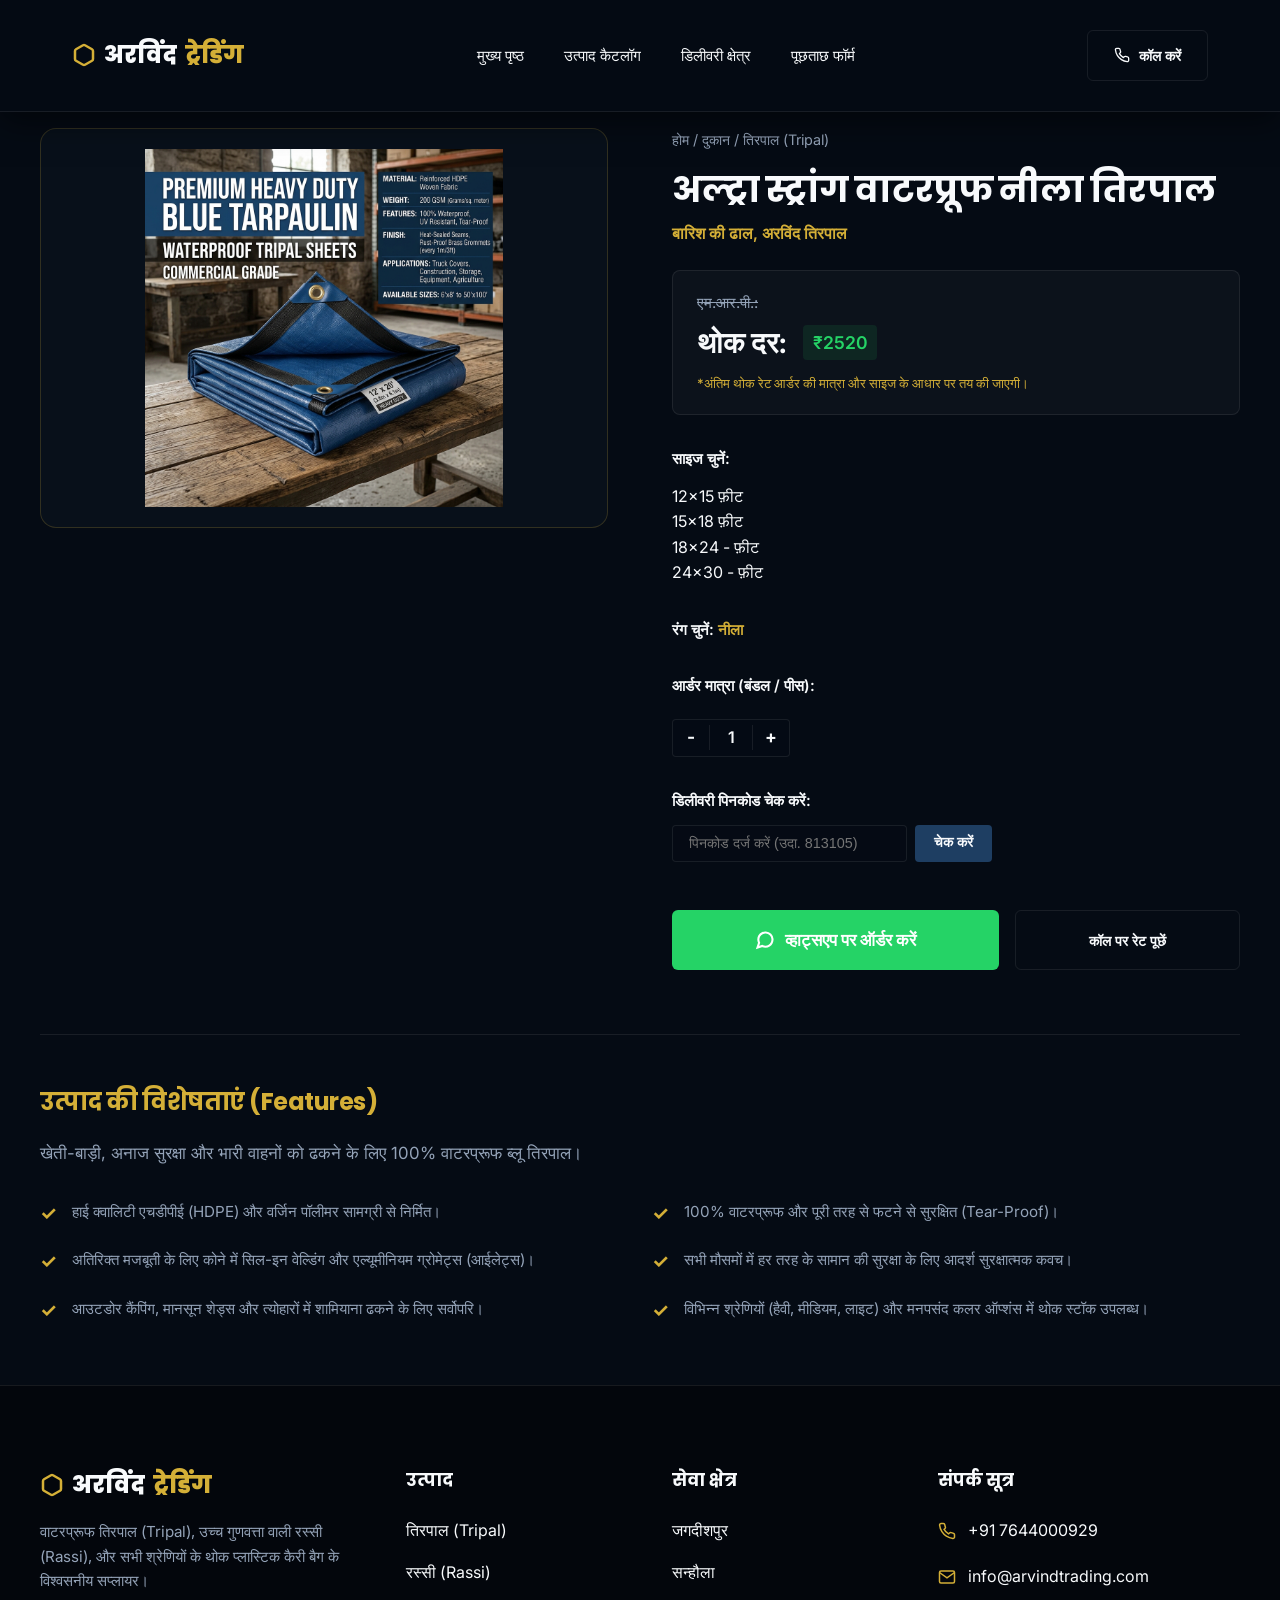
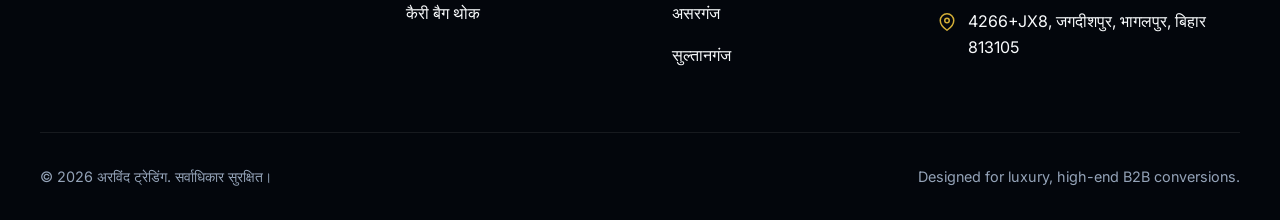
==== product-detail.html @ 0c7ebf4c "build e commmerce for arvind traders" ====
<!DOCTYPE html>
<html lang="hi">
<head>
    <meta charset="UTF-8">
    <meta name="viewport" content="width=device-width, initial-scale=1.0">
    <title>थोक तिरपाल (Tripal) और रस्सी (Rassi) उत्पाद विवरण | अरविंद ट्रेडिंग</title>
    <meta name="description" content="अरविंद ट्रेडिंग उत्पाद विवरण - आकार, रंग, मोटाई और थोक आवश्यकता चुनें। भागलपुर, जगदीशपुर, अमरपुर, रजौन, सन्हौला, असरगंज, सुल्तानगंज में डिलीवरी के लिए व्हाट्सएप कोटेशन प्राप्त करें।">
    <link rel="stylesheet" href="style.css">
    <style>
        .detail-section {
            padding: 8rem 2rem 4rem;
        }
        .detail-grid {
            display: grid;
            grid-template-columns: 1fr 1fr;
            gap: 4rem;
            align-items: start;
            margin-bottom: 4rem;
        }
        .detail-image-panel {
            position: sticky;
            top: 100px;
        }
        .detail-image-large {
            width: 100%;
            height: 400px;
            border-radius: 16px;
            border: 1px solid var(--border-gold-glass);
            background: #08101a;
            overflow: hidden;
            display: flex;
            align-items: center;
            justify-content: center;
            padding: 20px;
            margin-bottom: 1.5rem;
            position: relative;
        }
        .detail-image-large img {
            max-width: 100%;
            max-height: 100%;
            object-fit: contain;
            transition: var(--transition-smooth);
        }
        .detail-breadcrumbs {
            font-size: 0.9rem;
            color: var(--text-muted);
            margin-bottom: 1rem;
        }
        .detail-breadcrumbs a:hover {
            color: var(--color-gold);
        }
        .detail-title {
            font-size: 2.2rem;
            margin-bottom: 0.5rem;
            color: var(--text-light);
            line-height: 1.3;
        }
        .detail-subtitle {
            font-size: 1rem;
            color: var(--color-gold);
            font-weight: 600;
            margin-bottom: 1.5rem;
        }
        /* Price box style */
        .price-box {
            background: rgba(255, 255, 255, 0.03);
            border: 1px solid var(--border-glass);
            border-radius: 8px;
            padding: 1.25rem 1.5rem;
            margin-bottom: 2rem;
        }
        .mrp-row {
            font-size: 0.95rem;
            color: var(--text-muted);
            text-decoration: line-through;
            margin-bottom: 0.25rem;
        }
        .offer-row {
            font-size: 1.8rem;
            font-weight: 700;
            color: var(--text-light);
            display: flex;
            align-items: center;
            gap: 1rem;
        }
        .offer-row span {
            color: #25D366;
            font-size: 1.1rem;
            font-weight: 600;
            background: rgba(37, 211, 102, 0.1);
            padding: 0.2rem 0.6rem;
            border-radius: 4px;
        }
        .price-disclaimer {
            font-size: 0.8rem;
            color: var(--color-gold);
            margin-top: 0.5rem;
            font-weight: 500;
        }
        /* Section options block */
        .detail-option {
            margin-bottom: 2rem;
        }
        .detail-option-title {
            font-size: 0.95rem;
            font-weight: 600;
            margin-bottom: 0.75rem;
            color: var(--text-light);
        }
        .pincode-checker {
            display: flex;
            gap: 0.5rem;
            margin-top: 0.5rem;
            max-width: 320px;
        }
        .pincode-input {
            flex: 1;
            padding: 0.6rem 1rem;
            background: rgba(5, 11, 20, 0.6);
            border: 1px solid var(--border-glass);
            border-radius: 4px;
            color: var(--text-light);
            font-size: 0.9rem;
        }
        .pincode-input:focus {
            outline: none;
            border-color: var(--color-gold);
        }
        .pincode-btn {
            padding: 0.6rem 1.2rem;
            background: var(--bg-slate);
            color: var(--text-light);
            border-radius: 4px;
            border: none;
            cursor: pointer;
            font-weight: 600;
            font-size: 0.85rem;
            transition: var(--transition-smooth);
        }
        .pincode-btn:hover {
            background: var(--color-gold);
            color: #050B14;
        }
        .pincode-status {
            font-size: 0.85rem;
            margin-top: 0.5rem;
            font-weight: 600;
        }
        /* Quantity selector */
        .qty-selector {
            display: inline-flex;
            align-items: center;
            border: 1px solid var(--border-glass);
            border-radius: 4px;
            background: rgba(5, 11, 20, 0.5);
            margin-top: 0.5rem;
        }
        .qty-btn {
            width: 36px;
            height: 36px;
            display: flex;
            align-items: center;
            justify-content: center;
            cursor: pointer;
            user-select: none;
            font-weight: bold;
            font-size: 1.1rem;
        }
        .qty-btn:hover {
            color: var(--color-gold);
        }
        .qty-val {
            width: 44px;
            text-align: center;
            font-weight: 600;
            border-left: 1px solid var(--border-glass);
            border-right: 1px solid var(--border-glass);
        }
        /* Detail Info Tabs */
        .info-tabs-container {
            border-top: 1px solid var(--border-glass);
            padding-top: 3rem;
        }
        .features-list {
            display: grid;
            grid-template-columns: 1fr 1fr;
            gap: 1.5rem;
            list-style: none;
            margin-top: 1.5rem;
        }
        .features-list li {
            position: relative;
            padding-left: 2rem;
            font-size: 0.95rem;
            color: var(--text-muted);
        }
        .features-list li::before {
            content: '✓';
            position: absolute;
            left: 0;
            top: -2px;
            color: var(--color-gold);
            font-weight: bold;
            font-size: 1.2rem;
        }
        @media (max-width: 900px) {
            .detail-grid {
                grid-template-columns: 1fr;
                gap: 2.5rem;
            }
            .detail-image-panel {
                position: relative;
                top: 0;
            }
            .features-list {
                grid-template-columns: 1fr;
            }
        }
    </style>
</head>
<body>

    <!-- Header & Navigation -->
    <header id="header" class="scrolled">
        <div class="nav-container">
            <a href="index.html" class="logo" id="logo-link">
                <svg width="24" height="24" viewBox="0 0 24 24" fill="none" stroke="currentColor" stroke-width="2.5" stroke-linecap="round" stroke-linejoin="round" style="color: var(--color-gold);"><path d="M21 16V8a2 2 0 0 0-1-1.73l-7-4a2 2 0 0 0-2 0l-7 4A2 2 0 0 0 3 8v8a2 2 0 0 0 1 1.73l7 4a2 2 0 0 0 2 0l7-4A2 2 0 0 0 21 16z"/></svg>
                अरविंद<span>ट्रेडिंग</span>
            </a>
            
            <nav>
                <ul class="nav-links" id="nav-links">
                    <li><a href="index.html">मुख्य पृष्ठ</a></li>
                    <li><a href="products.html">उत्पाद कैटलॉग</a></li>
                    <li><a href="index.html#coverage">डिलीवरी क्षेत्र</a></li>
                    <li><a href="index.html#quote">पूछताछ फॉर्म</a></li>
                </ul>
            </nav>

            <div class="cta-group-nav">
                <a href="tel:+917644000929" class="btn btn-secondary" id="nav-call-btn">
                    <svg width="16" height="16" viewBox="0 0 24 24" fill="none" stroke="currentColor" stroke-width="2" stroke-linecap="round" stroke-linejoin="round"><path d="M22 16.92v3a2 2 0 0 1-2.18 2 19.79 19.79 0 0 1-8.63-3.07 19.5 19.5 0 0 1-6-6 19.79 19.79 0 0 1-3.07-8.67A2 2 0 0 1 4.11 2h3a2 2 0 0 1 2 1.72 12.84 12.84 0 0 0 .7 2.81 2 2 0 0 1-.45 2.11L8.09 9.91a16 16 0 0 0 6 6l1.27-1.27a2 2 0 0 1 2.11-.45 12.84 12.84 0 0 0 2.81.7A2 2 0 0 1 22 16.92z"/></svg>
                    कॉल करें
                </a>
            </div>

            <button class="menu-toggle" id="menu-toggle" aria-label="Toggle Navigation">
                <span></span>
                <span></span>
                <span></span>
            </button>
        </div>
    </header>

    <!-- Product Detail Section -->
    <section class="detail-section">
        <div class="section-container">
            <div class="detail-grid">
                <!-- Left Panel: Product Image -->
                <div class="detail-image-panel">
                    <div class="detail-image-large">
                        <img id="detail-main-img" src="tarpaulin_tripal.png" alt="उत्पाद इमेज">
                    </div>
                </div>

                <!-- Right Panel: Info and Selectors -->
                <div class="detail-info-panel">
                    <div class="detail-breadcrumbs">
                        <a href="index.html">होम</a> / <a href="products.html">दुकान</a> / <span id="bread-category">HDPE तिरपाल</span>
                    </div>

                    <h1 class="detail-title" id="detail-title">लोडिंग...</h1>
                    <div class="detail-subtitle" id="detail-subtitle">बारिश की ढाल, अरविंद तिरपाल</div>

                    <!-- Price Block -->
                    <div class="price-box">
                        <div class="mrp-row">एम.आर.पी.: <span id="detail-mrp">₹2,520</span></div>
                        <div class="offer-row">
                            थोक दर: <span id="detail-price">₹2,268</span>
                            <span id="detail-discount">10% छूट</span>
                        </div>
                        <div class="price-disclaimer">*अंतिम थोक रेट आर्डर की मात्रा और साइज के आधार पर तय की जाएगी।</div>
                    </div>

                    <!-- Size Selector -->
                    <div class="detail-option">
                        <div class="detail-option-title">साइज चुनें:</div>
                        <div class="selector-row" id="detail-sizes-row">
                            <!-- Populated dynamically -->
                        </div>
                    </div>

                    <!-- Color Selector -->
                    <div class="detail-option">
                        <div class="detail-option-title">रंग चुनें: <span id="detail-color-label" style="color: var(--color-gold);">नीला</span></div>
                        <div class="selector-row" id="detail-colors-row">
                            <!-- Populated dynamically -->
                        </div>
                    </div>

                    <!-- Quantity Selector -->
                    <div class="detail-option">
                        <div class="detail-option-title">आर्डर मात्रा (बंडल / पीस):</div>
                        <div class="qty-selector">
                            <div class="qty-btn" id="qty-minus">-</div>
                            <div class="qty-val" id="qty-value">1</div>
                            <div class="qty-btn" id="qty-plus">+</div>
                        </div>
                    </div>

                    <!-- Pincode Checker -->
                    <div class="detail-option">
                        <div class="detail-option-title">डिलीवरी पिनकोड चेक करें:</div>
                        <div class="pincode-checker">
                            <input type="text" id="pincode-input" class="pincode-input" placeholder="पिनकोड दर्ज करें (उदा. 813105)">
                            <button id="pincode-check-btn" class="pincode-btn">चेक करें</button>
                        </div>
                        <div class="pincode-status" id="pincode-status-text"></div>
                    </div>

                    <!-- Action Buttons -->
                    <div style="display: flex; gap: 1rem; flex-wrap: wrap; margin-top: 3rem;">
                        <button id="detail-whatsapp-btn" class="btn btn-whatsapp" style="flex: 1.5; padding: 1.1rem 2rem; font-size: 1.05rem;">
                            <svg width="20" height="20" viewBox="0 0 24 24" fill="none" stroke="currentColor" stroke-width="2.5"><path d="M21 11.5a8.38 8.38 0 0 1-.9 3.8 8.5 8.5 0 0 1-7.6 4.7 8.38 8.38 0 0 1-3.8-.9L3 21l1.9-5.7a8.38 8.38 0 0 1-.9-3.8 8.5 8.5 0 0 1 4.7-7.6 8.38 8.38 0 0 1 3.8-.9h.5a8.48 8.48 0 0 1 8 8v.5z"/></svg>
                            व्हाट्सएप पर ऑर्डर करें
                        </button>
                        <a href="tel:+917644000929" class="btn btn-secondary" style="flex: 1; padding: 1.1rem 1.5rem; text-align: center;">
                            कॉल पर रेट पूछें
                        </a>
                    </div>
                </div>
            </div>

            <!-- Bottom Tabs: Detailed Description and Features -->
            <div class="info-tabs-container">
                <h3 style="font-size: 1.5rem; color: var(--color-gold); margin-bottom: 1rem;">उत्पाद की विशेषताएं (Features)</h3>
                <p id="detail-long-desc" style="color: var(--text-muted); line-height: 1.8; font-size: 1.05rem; margin-bottom: 2rem;"></p>
                
                <ul class="features-list">
                    <li>हाई क्वालिटी एचडीपीई (HDPE) और वर्जिन पॉलीमर सामग्री से निर्मित।</li>
                    <li>100% वाटरप्रूफ और पूरी तरह से फटने से सुरक्षित (Tear-Proof)।</li>
                    <li>अतिरिक्त मजबूती के लिए कोने में सिल-इन वेल्डिंग और एल्यूमीनियम ग्रोमेट्स (आईलेट्स)।</li>
                    <li>सभी मौसमों में हर तरह के सामान की सुरक्षा के लिए आदर्श सुरक्षात्मक कवच।</li>
                    <li>आउटडोर कैंपिंग, मानसून शेड्स और त्योहारों में शामियाना ढकने के लिए सर्वोपरि।</li>
                    <li>विभिन्न श्रेणियों (हैवी, मीडियम, लाइट) और मनपसंद कलर ऑप्शंस में थोक स्टॉक उपलब्ध।</li>
                </ul>
            </div>
        </div>
    </section>

    <!-- Footer -->
    <footer>
        <div class="footer-grid">
            <div class="footer-brand">
                <a href="#" class="logo">
                    <svg width="24" height="24" viewBox="0 0 24 24" fill="none" stroke="currentColor" stroke-width="2.5" stroke-linecap="round" stroke-linejoin="round" style="color: var(--color-gold);"><path d="M21 16V8a2 2 0 0 0-1-1.73l-7-4a2 2 0 0 0-2 0l-7 4A2 2 0 0 0 3 8v8a2 2 0 0 0 1 1.73l7 4a2 2 0 0 0 2 0l7-4A2 2 0 0 0 21 16z"/></svg>
                    अरविंद<span>ट्रेडिंग</span>
                </a>
                <p>वाटरप्रूफ तिरपाल (Tripal), उच्च गुणवत्ता वाली रस्सी (Rassi), और सभी श्रेणियों के थोक प्लास्टिक कैरी बैग के विश्वसनीय सप्लायर।</p>
            </div>
            <div class="footer-col">
                <h4>उत्पाद</h4>
                <ul>
                    <li><a href="index.html#products">तिरपाल (Tripal)</a></li>
                    <li><a href="index.html#products">रस्सी (Rassi)</a></li>
                    <li><a href="index.html#products">कैरी बैग थोक</a></li>
                </ul>
            </div>
            <div class="footer-col">
                <h4>सेवा क्षेत्र</h4>
                <ul>
                    <li><a href="index.html#coverage">जगदीशपुर</a></li>
                    <li><a href="index.html#coverage">सन्हौला</a></li>
                    <li><a href="index.html#coverage">असरगंज</a></li>
                    <li><a href="index.html#coverage">सुल्तानगंज</a></li>
                </ul>
            </div>
            <div class="footer-col">
                <h4>संपर्क सूत्र</h4>
                <div class="footer-contact-info">
                    <div class="contact-detail-item">
                        <svg width="18" height="18" viewBox="0 0 24 24" fill="none" stroke="currentColor" stroke-width="2"><path d="M22 16.92v3a2 2 0 0 1-2.18 2 19.79 19.79 0 0 1-8.63-3.07 19.5 19.5 0 0 1-6-6 19.79 19.79 0 0 1-3.07-8.67A2 2 0 0 1 4.11 2h3a2 2 0 0 1 2 1.72 12.84 12.84 0 0 0 .7 2.81 2 2 0 0 1-.45 2.11L8.09 9.91a16 16 0 0 0 6 6l1.27-1.27a2 2 0 0 1 2.11-.45 12.84 12.84 0 0 0 2.81.7A2 2 0 0 1 22 16.92z"/></svg>
                        <span>+91 7644000929</span>
                    </div>
                    <div class="contact-detail-item">
                        <svg width="18" height="18" viewBox="0 0 24 24" fill="none" stroke="currentColor" stroke-width="2"><path d="M4 4h16c1.1 0 2 .9 2 2v12c0 1.1-.9 2-2 2H4c-1.1 0-2-.9-2-2V6c0-1.1.9-2 2-2z"/><polyline points="22,6 12,13 2,6"/></svg>
                        <span>info@arvindtrading.com</span>
                    </div>
                    <div class="contact-detail-item">
                        <svg width="18" height="18" viewBox="0 0 24 24" fill="none" stroke="currentColor" stroke-width="2"><path d="M21 10c0 7-9 13-9 13s-9-6-9-13a9 9 0 0 1 18 0z"/><circle cx="12" cy="10" r="3"/></svg>
                        <span>4266+JX8, जगदीशपुर, भागलपुर, बिहार 813105</span>
                    </div>
                </div>
            </div>
        </div>
        <div class="footer-bottom">
            <div>&copy; 2026 अरविंद ट्रेडिंग. सर्वाधिकार सुरक्षित।</div>
            <div>Designed for luxury, high-end B2B conversions.</div>
        </div>
    </footer>

    <!-- Dependency files -->
    <script src="products.js"></script>
    <script src="product-detail.js"></script>
</body>
</html>
---- style.css ----
@import url('https://fonts.googleapis.com/css2?family=Inter:wght@300;400;500;600;700&family=Poppins:wght@400;500;600;700;800&display=swap');

:root {
    --bg-dark: #050B14;
    --bg-navy: #0B192C;
    --bg-slate: #1E3E62;
    --color-gold: #D4AF37;
    --color-gold-hover: #F3E5AB;
    --color-gold-muted: rgba(212, 175, 55, 0.15);
    --text-light: #F8FAFC;
    --text-muted: #94A3B8;
    --font-primary: 'Inter', sans-serif;
    --font-heading: 'Poppins', sans-serif;
    --transition-smooth: all 0.4s cubic-bezier(0.16, 1, 0.3, 1);
    --border-glass: rgba(255, 255, 255, 0.08);
    --border-gold-glass: rgba(212, 175, 55, 0.2);
}

/* Reset and Base Styles */
* {
    margin: 0;
    padding: 0;
    box-sizing: border-box;
    scroll-behavior: smooth;
}

body {
    background-color: var(--bg-dark);
    color: var(--text-light);
    font-family: var(--font-primary);
    line-height: 1.6;
    overflow-x: hidden;
}

/* Typography */
h1, h2, h3, h4, h5, h6 {
    font-family: var(--font-heading);
    font-weight: 700;
    letter-spacing: -0.02em;
}

p {
    color: var(--text-muted);
}

a {
    color: inherit;
    text-decoration: none;
    transition: var(--transition-smooth);
}

/* Scrollbar Customization */
::-webkit-scrollbar {
    width: 8px;
}
::-webkit-scrollbar-track {
    background: var(--bg-dark);
}
::-webkit-scrollbar-thumb {
    background: var(--bg-slate);
    border-radius: 4px;
}
::-webkit-scrollbar-thumb:hover {
    background: var(--color-gold);
}

/* Announcement Bar */
.announcement-bar {
    background: linear-gradient(90deg, #B8972E 0%, #D4AF37 50%, #B8972E 100%);
    color: #050B14;
    text-align: center;
    padding: 0.85rem 1rem;
    font-size: 1.35rem;
    font-weight: 900;
    letter-spacing: 1.2px;
    z-index: 1001;
    position: relative;
    box-shadow: 0 4px 15px rgba(0, 0, 0, 0.4);
    text-shadow: 0 1px 1px rgba(255, 255, 255, 0.3);
}

/* Header & Navigation */
header {
    position: fixed;
    top: 0;
    left: 0;
    width: 100%;
    z-index: 1000;
    background: rgba(5, 11, 20, 0.85);
    backdrop-filter: blur(12px);
    border-bottom: 1px solid var(--border-glass);
    transition: var(--transition-smooth);
}

header.scrolled {
    padding: 10px 0;
    background: rgba(5, 11, 20, 0.95);
    box-shadow: 0 10px 30px rgba(0, 0, 0, 0.5);
}

.nav-container {
    max-width: 1200px;
    margin: 0 auto;
    padding: 1.25rem 2rem;
    display: flex;
    justify-content: space-between;
    align-items: center;
}

.logo {
    font-family: var(--font-heading);
    font-size: 1.5rem;
    font-weight: 800;
    color: var(--text-light);
    display: flex;
    align-items: center;
    gap: 0.5rem;
}

.logo span {
    color: var(--color-gold);
}

.nav-links {
    display: flex;
    gap: 2.5rem;
    list-style: none;
    align-items: center;
}

.nav-links a {
    font-size: 0.95rem;
    font-weight: 500;
    position: relative;
}

.nav-links a::after {
    content: '';
    position: absolute;
    bottom: -4px;
    left: 0;
    width: 0;
    height: 2px;
    background: var(--color-gold);
    transition: var(--transition-smooth);
}

.nav-links a:hover {
    color: var(--color-gold);
}

.nav-links a:hover::after {
    width: 100%;
}

.cta-group-nav {
    display: flex;
    gap: 1rem;
    align-items: center;
}

.btn {
    display: inline-flex;
    align-items: center;
    justify-content: center;
    gap: 0.6rem;
    padding: 0.8rem 1.6rem;
    border-radius: 6px;
    font-size: 0.9rem;
    font-weight: 600;
    cursor: pointer;
    transition: var(--transition-smooth);
    border: none;
    font-family: var(--font-primary);
}

.btn-primary {
    background: linear-gradient(135deg, var(--color-gold), #B8972E);
    color: #050B14;
}

.btn-primary:hover {
    background: linear-gradient(135deg, var(--color-gold-hover), var(--color-gold));
    transform: translateY(-2px);
    box-shadow: 0 6px 20px rgba(212, 175, 55, 0.3);
}

.btn-secondary {
    background: transparent;
    color: var(--text-light);
    border: 1px solid var(--border-glass);
}

.btn-secondary:hover {
    background: rgba(255, 255, 255, 0.05);
    border-color: var(--color-gold);
    transform: translateY(-2px);
}

.btn-whatsapp {
    background: #25D366;
    color: white;
}

.btn-whatsapp:hover {
    background: #20BA5A;
    transform: translateY(-2px);
    box-shadow: 0 6px 20px rgba(37, 211, 102, 0.3);
}

/* Mobile Menu Button */
.menu-toggle {
    display: none;
    flex-direction: column;
    gap: 6px;
    background: none;
    border: none;
    cursor: pointer;
    z-index: 1001;
}

.menu-toggle span {
    width: 25px;
    height: 2px;
    background-color: var(--text-light);
    transition: var(--transition-smooth);
}

/* Hero Section */
.hero {
    position: relative;
    padding: 10rem 2rem 6rem;
    min-height: 95vh;
    display: flex;
    align-items: center;
    background: radial-gradient(circle at 80% 20%, rgba(30, 62, 98, 0.3) 0%, rgba(5, 11, 20, 1) 70%);
    overflow: hidden;
}

.hero::before {
    content: '';
    position: absolute;
    top: 0;
    left: 0;
    width: 100%;
    height: 100%;
    background-image: radial-gradient(rgba(212, 175, 55, 0.04) 1px, transparent 0);
    background-size: 40px 40px;
    pointer-events: none;
}

.hero-container {
    max-width: 1200px;
    margin: 0 auto;
    display: grid;
    grid-template-columns: 1.2fr 0.8fr;
    gap: 4rem;
    align-items: center;
    position: relative;
    z-index: 2;
}

.hero-content {
    max-width: 700px;
}

.badge {
    display: inline-flex;
    align-items: center;
    gap: 0.5rem;
    padding: 0.5rem 1rem;
    background: rgba(212, 175, 55, 0.08);
    border: 1px solid var(--border-gold-glass);
    border-radius: 50px;
    color: var(--color-gold);
    font-size: 0.85rem;
    font-weight: 600;
    text-transform: uppercase;
    letter-spacing: 0.05em;
    margin-bottom: 2rem;
    animation: fadeInDown 0.8s ease;
}

.hero h1 {
    font-size: clamp(2.5rem, 5vw, 4rem);
    line-height: 1.15;
    margin-bottom: 1.5rem;
    color: var(--text-light);
}

.hero h1 span {
    background: linear-gradient(135deg, #FFF 30%, var(--color-gold) 100%);
    -webkit-background-clip: text;
    -webkit-text-fill-color: transparent;
}

.hero p {
    font-size: 1.2rem;
    margin-bottom: 2.5rem;
    color: var(--text-muted);
}

.hero-ctas {
    display: flex;
    gap: 1.25rem;
    flex-wrap: wrap;
}

/* Floating Visual Card */
.hero-visual {
    position: relative;
    display: flex;
    justify-content: center;
    align-items: center;
}

.premium-card-visual {
    background: linear-gradient(135deg, rgba(30, 62, 98, 0.25) 0%, rgba(5, 11, 20, 0.5) 100%);
    border: 1px solid var(--border-gold-glass);
    border-radius: 20px;
    padding: 2.5rem;
    backdrop-filter: blur(20px);
    width: 100%;
    max-width: 400px;
    position: relative;
    box-shadow: 0 25px 50px -12px rgba(0, 0, 0, 0.7);
    animation: float 6s ease-in-out infinite;
}

.visual-line {
    height: 4px;
    width: 60px;
    background: var(--color-gold);
    margin-bottom: 1.5rem;
    border-radius: 2px;
}

.visual-title {
    font-size: 1.4rem;
    margin-bottom: 1rem;
    color: var(--text-light);
}

.visual-stats {
    display: grid;
    grid-template-columns: 1fr 1fr;
    gap: 1.5rem;
    margin-top: 2rem;
    padding-top: 1.5rem;
    border-top: 1px solid var(--border-glass);
}

.stat-item h4 {
    font-size: 1.8rem;
    color: var(--color-gold);
}

.stat-item p {
    font-size: 0.8rem;
}

/* Sections Base Styling */
section {
    padding: 7rem 2rem;
    position: relative;
}

.section-container {
    max-width: 1200px;
    margin: 0 auto;
}

.section-header {
    text-align: center;
    max-width: 700px;
    margin: 0 auto 5rem;
}

.section-title {
    font-size: 2.5rem;
    margin-bottom: 1rem;
    color: var(--text-light);
}

.section-title span {
    color: var(--color-gold);
}

/* Services Section */
.services-grid {
    display: grid;
    grid-template-columns: repeat(auto-fill, minmax(280px, 1fr));
    gap: 2rem;
}

.service-card {
    background: rgba(30, 62, 98, 0.15);
    border: 1px solid var(--border-glass);
    border-radius: 12px;
    padding: 2.5rem 2rem;
    transition: var(--transition-smooth);
    position: relative;
    overflow: hidden;
}

.service-card::before {
    content: '';
    position: absolute;
    top: 0;
    left: 0;
    width: 100%;
    height: 100%;
    background: linear-gradient(180deg, rgba(212, 175, 55, 0.05) 0%, transparent 100%);
    opacity: 0;
    transition: var(--transition-smooth);
}

.service-card:hover {
    transform: translateY(-5px);
    border-color: var(--border-gold-glass);
    box-shadow: 0 15px 30px rgba(0, 0, 0, 0.4);
}

.service-card:hover::before {
    opacity: 1;
}

.service-icon {
    font-size: 2rem;
    color: var(--color-gold);
    margin-bottom: 1.5rem;
    display: flex;
    align-items: center;
}

.service-card h3 {
    font-size: 1.3rem;
    margin-bottom: 1rem;
    color: var(--text-light);
}

.service-card p {
    font-size: 0.95rem;
}

/* Pricing Disclaimer Section */
.pricing-disclaimer {
    background: radial-gradient(circle at 50% 50%, var(--bg-navy) 0%, var(--bg-dark) 100%);
    border-top: 1px solid var(--border-glass);
    border-bottom: 1px solid var(--border-glass);
}

.disclaimer-card {
    background: linear-gradient(135deg, rgba(30, 62, 98, 0.2) 0%, rgba(5, 11, 20, 0.4) 100%);
    border: 1px solid var(--border-gold-glass);
    border-radius: 16px;
    padding: 3.5rem;
    text-align: center;
    max-width: 900px;
    margin: 0 auto;
    position: relative;
    box-shadow: 0 20px 40px rgba(0, 0, 0, 0.3);
}

.disclaimer-icon {
    width: 50px;
    height: 50px;
    background: var(--color-gold-muted);
    border: 1px solid var(--color-gold);
    border-radius: 50%;
    display: flex;
    align-items: center;
    justify-content: center;
    margin: 0 auto 1.5rem;
    color: var(--color-gold);
    font-weight: bold;
    font-size: 1.2rem;
}

.disclaimer-card h3 {
    font-size: 1.8rem;
    color: var(--text-light);
    margin-bottom: 1.2rem;
}

.disclaimer-card p {
    font-size: 1.1rem;
    max-width: 700px;
    margin: 0 auto 2rem;
    line-height: 1.7;
    color: var(--text-light);
}

.disclaimer-actions {
    display: flex;
    justify-content: center;
    gap: 1.5rem;
    flex-wrap: wrap;
}

/* Why Choose Us Section */
.why-container {
    display: grid;
    grid-template-columns: 1fr 1.2fr;
    gap: 4rem;
    align-items: center;
}

.why-image-wrapper {
    position: relative;
}

.why-badge-grid {
    display: grid;
    grid-template-columns: 1fr 1fr;
    gap: 1.5rem;
}

.why-badge-card {
    background: rgba(30, 62, 98, 0.15);
    border: 1px solid var(--border-glass);
    border-radius: 12px;
    padding: 2rem;
    transition: var(--transition-smooth);
}

.why-badge-card:hover {
    border-color: var(--border-gold-glass);
    transform: translateY(-3px);
}

.why-badge-icon {
    font-size: 1.8rem;
    color: var(--color-gold);
    margin-bottom: 1rem;
}

.why-badge-card h4 {
    font-size: 1.1rem;
    margin-bottom: 0.5rem;
}

.why-badge-card p {
    font-size: 0.85rem;
}

.why-bullets {
    display: flex;
    flex-direction: column;
    gap: 2rem;
}

.why-bullet-item {
    display: flex;
    gap: 1.25rem;
}

.why-bullet-num {
    flex-shrink: 0;
    width: 44px;
    height: 44px;
    background: var(--color-gold-muted);
    border: 1px solid var(--color-gold);
    border-radius: 50%;
    display: flex;
    align-items: center;
    justify-content: center;
    color: var(--color-gold);
    font-weight: 700;
    font-size: 1.1rem;
}

.why-bullet-content h3 {
    font-size: 1.25rem;
    margin-bottom: 0.5rem;
    color: var(--text-light);
}

/* Industries We Serve */
.industries-grid {
    display: grid;
    grid-template-columns: repeat(auto-fill, minmax(280px, 1fr));
    gap: 1.5rem;
}

.industry-card {
    background: linear-gradient(135deg, rgba(30, 62, 98, 0.1) 0%, rgba(5, 11, 20, 0.3) 100%);
    border: 1px solid var(--border-glass);
    border-radius: 10px;
    padding: 2rem;
    display: flex;
    align-items: center;
    gap: 1.25rem;
    transition: var(--transition-smooth);
}

.industry-card:hover {
    border-color: var(--color-gold);
    transform: translateX(5px);
    background: rgba(30, 62, 98, 0.2);
}

.industry-icon {
    width: 48px;
    height: 48px;
    background: rgba(255, 255, 255, 0.03);
    border-radius: 8px;
    display: flex;
    align-items: center;
    justify-content: center;
    font-size: 1.5rem;
    color: var(--color-gold);
    transition: var(--transition-smooth);
}

.industry-card:hover .industry-icon {
    background: var(--color-gold);
    color: #050B14;
}

.industry-info h4 {
    font-size: 1.15rem;
    color: var(--text-light);
}

/* Lead Conversion & Quotation Builder */
.lead-section {
    background: radial-gradient(circle at 10% 90%, rgba(30, 62, 98, 0.25) 0%, rgba(5, 11, 20, 1) 80%);
}

.quote-container {
    display: grid;
    grid-template-columns: 0.9fr 1.1fr;
    gap: 4rem;
    align-items: start;
}

.quote-info h2 {
    font-size: 2.5rem;
    margin-bottom: 1.5rem;
}

.quote-info p {
    font-size: 1.1rem;
    margin-bottom: 2.5rem;
}

.trust-badges {
    display: flex;
    flex-direction: column;
    gap: 1.5rem;
}

.trust-badge-item {
    display: flex;
    align-items: center;
    gap: 1rem;
}

.trust-badge-item svg {
    color: var(--color-gold);
    flex-shrink: 0;
}

.trust-badge-item span {
    font-weight: 500;
    font-size: 1rem;
}

.quote-builder-card {
    background: linear-gradient(135deg, rgba(30, 62, 98, 0.2) 0%, rgba(5, 11, 20, 0.4) 100%);
    border: 1px solid var(--border-gold-glass);
    border-radius: 16px;
    padding: 3rem;
    backdrop-filter: blur(20px);
    box-shadow: 0 30px 60px rgba(0, 0, 0, 0.5);
}

.builder-step {
    display: none;
}

.builder-step.active {
    display: block;
    animation: fadeIn 0.4s ease;
}

.builder-progress {
    display: flex;
    gap: 8px;
    margin-bottom: 2rem;
}

.progress-dot {
    flex: 1;
    height: 4px;
    background: rgba(255, 255, 255, 0.1);
    border-radius: 2px;
    transition: var(--transition-smooth);
}

.progress-dot.active {
    background: var(--color-gold);
}

.form-group {
    margin-bottom: 1.5rem;
}

.form-group label {
    display: block;
    font-size: 0.9rem;
    font-weight: 600;
    color: var(--text-light);
    margin-bottom: 0.5rem;
}

.form-control {
    width: 100%;
    padding: 0.9rem 1.2rem;
    background: rgba(5, 11, 20, 0.6);
    border: 1px solid var(--border-glass);
    border-radius: 6px;
    color: var(--text-light);
    font-family: var(--font-primary);
    font-size: 0.95rem;
    transition: var(--transition-smooth);
}

.form-control:focus {
    outline: none;
    border-color: var(--color-gold);
    box-shadow: 0 0 10px rgba(212, 175, 55, 0.15);
}

.options-grid {
    display: grid;
    grid-template-columns: 1fr 1fr;
    gap: 1rem;
    margin-bottom: 1.5rem;
}

.option-select {
    border: 1px solid var(--border-glass);
    background: rgba(5, 11, 20, 0.6);
    padding: 1rem;
    border-radius: 8px;
    cursor: pointer;
    text-align: center;
    transition: var(--transition-smooth);
    font-weight: 500;
}

.option-select:hover {
    border-color: var(--border-gold-glass);
}

.option-select.selected {
    border-color: var(--color-gold);
    background: rgba(212, 175, 55, 0.08);
    color: var(--color-gold);
}

.builder-navigation {
    display: flex;
    justify-content: space-between;
    margin-top: 2rem;
    gap: 1rem;
}

/* Footer Section */
footer {
    background: #03060c;
    border-top: 1px solid var(--border-glass);
    padding: 5rem 2rem 2rem;
}

.footer-grid {
    max-width: 1200px;
    margin: 0 auto;
    display: grid;
    grid-template-columns: 1.5fr 1fr 1fr 1.5fr;
    gap: 4rem;
    margin-bottom: 4rem;
}

.footer-brand p {
    margin-top: 1rem;
    font-size: 0.95rem;
}

.footer-col h4 {
    font-size: 1.1rem;
    color: var(--text-light);
    margin-bottom: 1.5rem;
    position: relative;
}

.footer-col ul {
    list-style: none;
    display: flex;
    flex-direction: column;
    gap: 1rem;
}

.footer-col ul a:hover {
    color: var(--color-gold);
}

.footer-contact-info {
    display: flex;
    flex-direction: column;
    gap: 1.25rem;
}

.contact-detail-item {
    display: flex;
    align-items: flex-start;
    gap: 0.75rem;
}

.contact-detail-item svg {
    color: var(--color-gold);
    margin-top: 4px;
    flex-shrink: 0;
}

.footer-bottom {
    max-width: 1200px;
    margin: 0 auto;
    padding-top: 2rem;
    border-top: 1px solid var(--border-glass);
    display: flex;
    justify-content: space-between;
    align-items: center;
    flex-wrap: wrap;
    gap: 1.5rem;
    font-size: 0.9rem;
    color: var(--text-muted);
}

/* Animations */
@keyframes float {
    0%, 100% { transform: translateY(0); }
    50% { transform: translateY(-10px); }
}

@keyframes fadeIn {
    from { opacity: 0; transform: translateY(10px); }
    to { opacity: 1; transform: translateY(0); }
}

@keyframes fadeInDown {
    from { opacity: 0; transform: translateY(-20px); }
    to { opacity: 1; transform: translateY(0); }
}

/* Responsive Breakpoints */
@media (max-width: 1024px) {
    .hero-container, .why-container, .quote-container {
        grid-template-columns: 1fr;
        gap: 3rem;
    }
    
    .hero {
        padding-top: 8rem;
    }
    
    .hero-visual {
        order: -1;
    }
    
    .footer-grid {
        grid-template-columns: 1fr 1fr;
    }
}

@media (max-width: 768px) {
    .menu-toggle {
        display: flex;
    }
    
    .nav-links {
        position: fixed;
        top: 80px;
        left: -100%;
        width: 100%;
        height: calc(100vh - 80px);
        background: var(--bg-dark);
        flex-direction: column;
        align-items: center;
        padding-top: 4rem;
        gap: 2rem;
        transition: var(--transition-smooth);
        border-top: 1px solid var(--border-glass);
    }
    
    .nav-links.active {
        left: 0;
    }
    
    .cta-group-nav {
        display: none;
    }
    
    .options-grid {
        grid-template-columns: 1fr;
    }
    
    .footer-grid {
        grid-template-columns: 1fr;
        gap: 2.5rem;
    }
}

/* Global Product Card Image Wrapper */
.config-image-wrapper {
    width: 100%;
    border-radius: 12px;
    border: 1px solid var(--border-glass);
    overflow: hidden;
    background: #08101a;
    display: flex;
    align-items: center;
    justify-content: center;
    position: relative;
    padding: 12px;
}

.config-image-wrapper img {
    max-width: 100%;
    max-height: 100%;
    object-fit: contain;
    transition: var(--transition-smooth);
}

.config-image-wrapper:hover img {
    transform: scale(1.05);
}
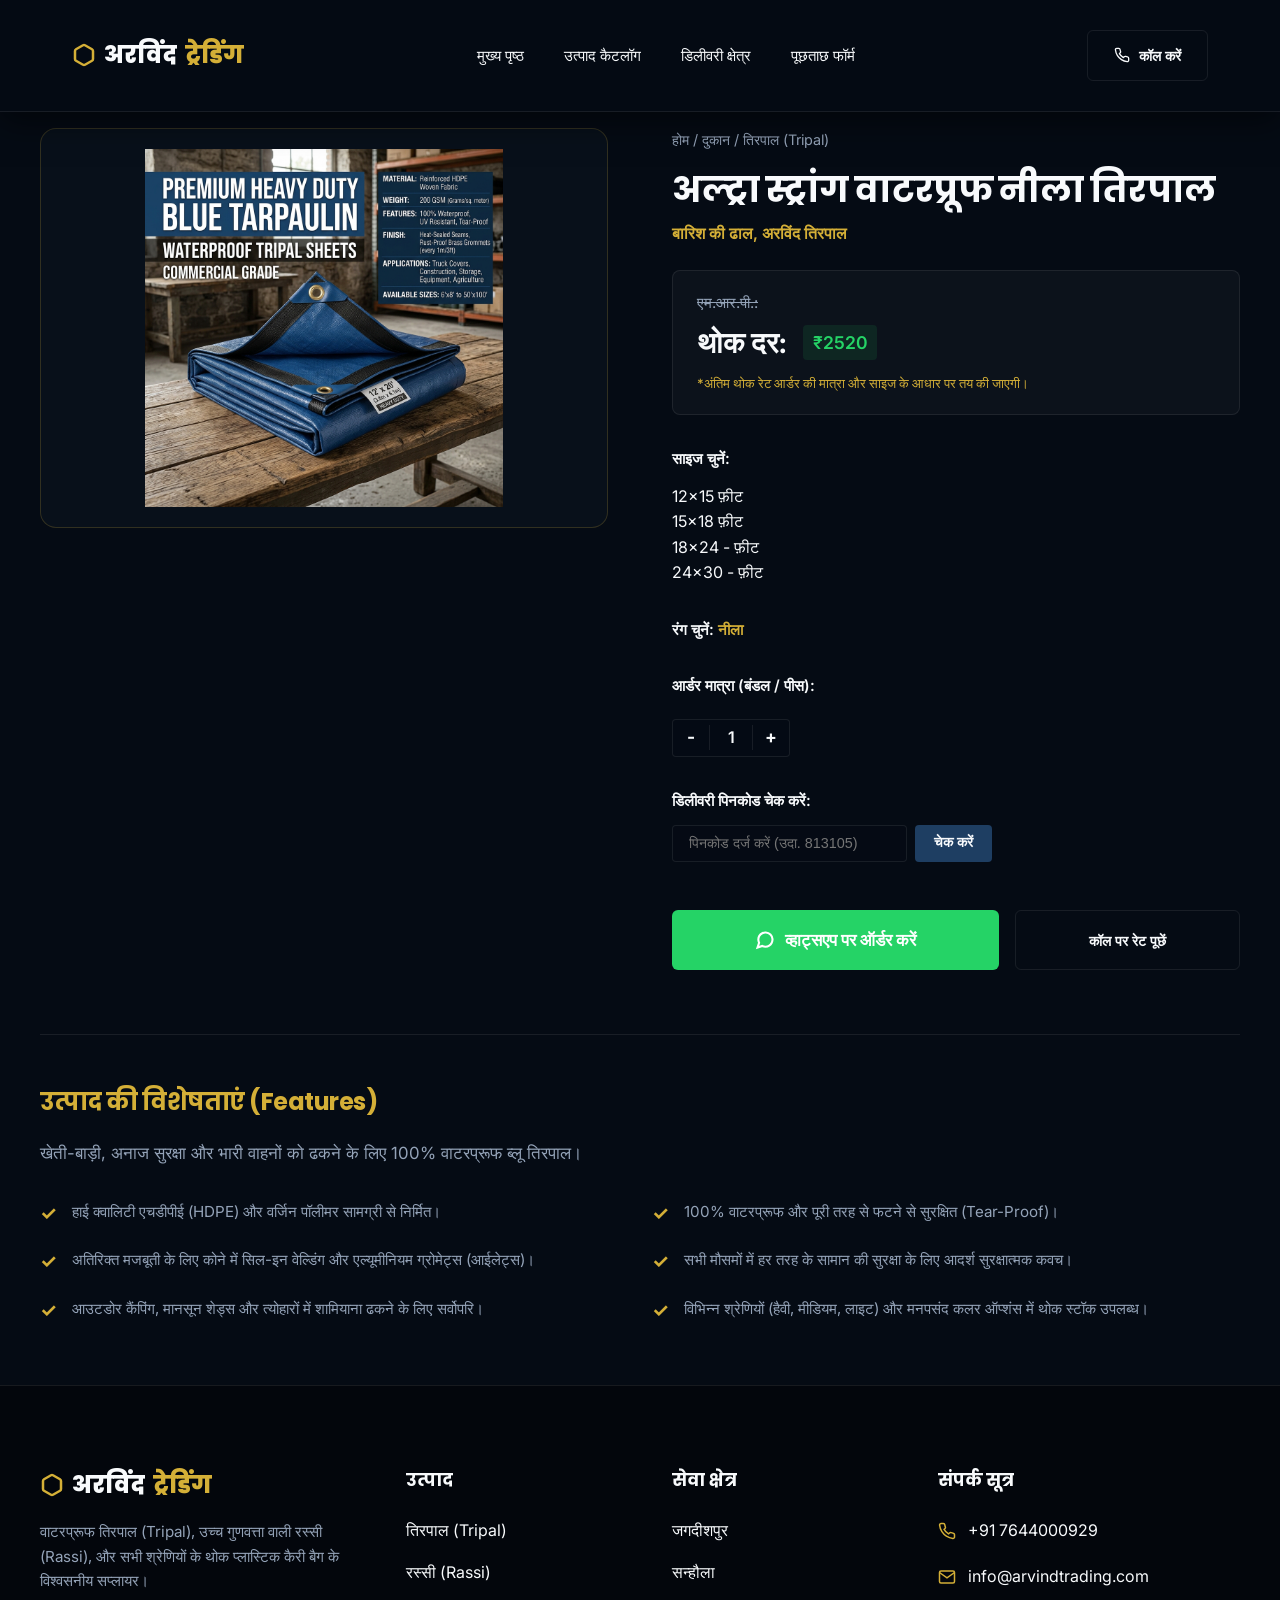
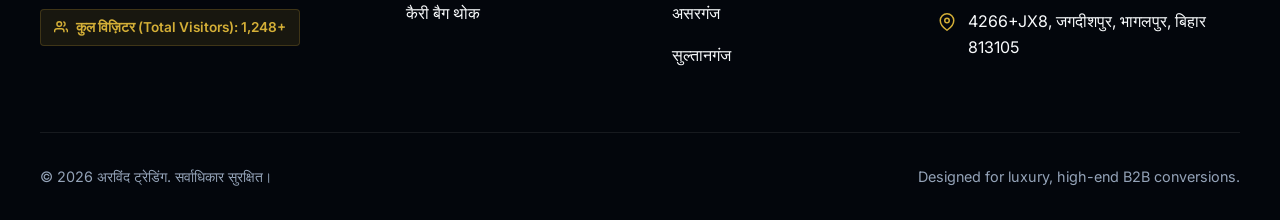
==== commit def419eb: "add serverless visitor count badge widget to footers" ====
--- a/product-detail.html
+++ b/product-detail.html
@@ -5,6 +5,7 @@
     <meta name="viewport" content="width=device-width, initial-scale=1.0">
     <title>थोक तिरपाल (Tripal) और रस्सी (Rassi) उत्पाद विवरण | अरविंद ट्रेडिंग</title>
     <meta name="description" content="अरविंद ट्रेडिंग उत्पाद विवरण - आकार, रंग, मोटाई और थोक आवश्यकता चुनें। भागलपुर, जगदीशपुर, अमरपुर, रजौन, सन्हौला, असरगंज, सुल्तानगंज में डिलीवरी के लिए व्हाट्सएप कोटेशन प्राप्त करें।">
+    <link rel="icon" type="image/png" href="favicon.png">
     <link rel="stylesheet" href="style.css">
     <style>
         .detail-section {
@@ -357,6 +358,10 @@
                     अरविंद<span>ट्रेडिंग</span>
                 </a>
                 <p>वाटरप्रूफ तिरपाल (Tripal), उच्च गुणवत्ता वाली रस्सी (Rassi), और सभी श्रेणियों के थोक प्लास्टिक कैरी बैग के विश्वसनीय सप्लायर।</p>
+                <div class="visitor-counter-badge" style="display: inline-flex; align-items: center; gap: 0.5rem; background: rgba(212,175,55,0.1); border: 1px solid var(--border-gold-glass); padding: 0.4rem 0.8rem; border-radius: 4px; font-size: 0.85rem; color: var(--color-gold); font-weight: 600; margin-top: 1rem;">
+                    <svg width="14" height="14" viewBox="0 0 24 24" fill="none" stroke="currentColor" stroke-width="2.5"><path d="M17 21v-2a4 4 0 0 0-4-4H5a4 4 0 0 0-4 4v2"/><circle cx="9" cy="7" r="4"/><path d="M23 21v-2a4 4 0 0 0-3-3.87"/><path d="M16 3.13a4 4 0 0 1 0 7.75"/></svg>
+                    <span>कुल विज़िटर (Total Visitors): <span id="visitor-count-val">Loading...</span></span>
+                </div>
             </div>
             <div class="footer-col">
                 <h4>उत्पाद</h4>
